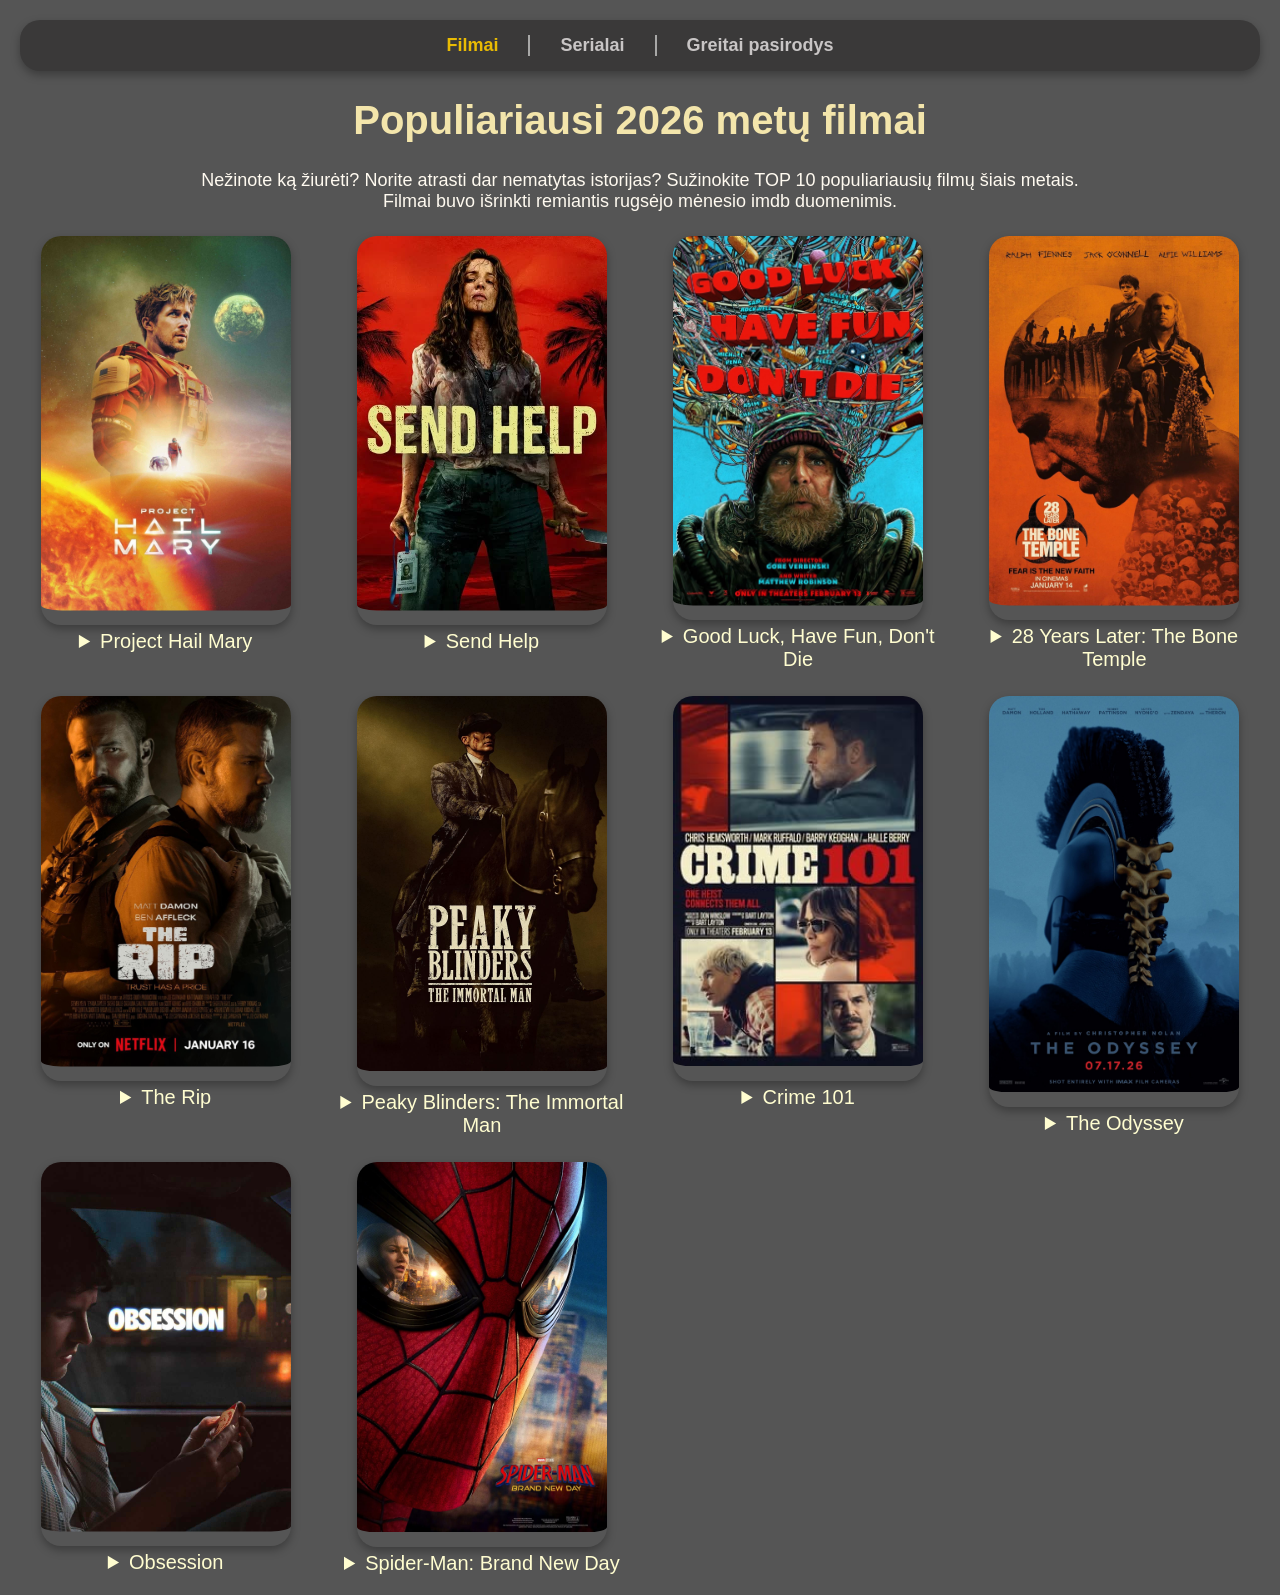
==== index.html @ 551ad0ed "Pagrindiniai puslapiai" ====
<!DOCTYPE html>
<html lang = "lt">
    <head>
        <meta charset="UTF-8">
        <meta name="viewport" content="width=device-width, initial-scale=1.0">
        <title>Filmai_Tau</title>
        <link rel="stylesheet" href="style.css">
    </head>
    <body>
        <nav>
            <a class="active" href="index.html">Filmai</a>
            <a href="serialai.html">Serialai</a>
            <a href="netrukus.html">Greitai pasirodys</a>
        </nav>
    
        <h1>Populiariausi 2026 metų filmai</h1>
        <h4>Nežinote ką žiurėti? Norite atrasti dar nematytas istorijas? Sužinokite TOP 10 populiariausių filmų šiais metais.
            <br>Filmai buvo išrinkti remiantis rugsėjo mėnesio imdb duomenimis. </h4>
        <main class="movies">
            <article>
                <img src="imiges/nr1.JPG" alt="Project Hail Mary filmo plakatas">
                <details>
                    <summary>Project Hail Mary</summary>
                    <p> Gamtos mokslų mokytojas pabunda vienas kosminiame laive. Atmintis pamažu grįžta, ir jis sužino apie misiją sustabdyti paslaptingą 
                        medžiagą, naikinančią Žemės Saulę. Galiausiai jis supranta, kad netikėta draugystė gali būti raktas į sėkmę.
                        <br>
                        <br><strong>Metai:</strong> <em>2026</em> 
                        <br><strong>Trukmė:</strong> <em>2val 36min</em>
                        <br><strong>Režisierius:</strong> <em>Phil Lord, Christopher Miller</em>
                        <br><strong>Aktoriai:</strong> <em>Ryan Gosling, Sandra Huler, James Orliz</em></p>
                </details>
            </article>

            <article>
                <img src="imiges/nr2.JPG" alt="Send Help filmo plakatas">
                <details>
                    <summary>Send Help</summary>
                    <p> Per daug darbo turinti analitikė ir jos arogantiškas, tik dėl šeimos ryšių aukštas pareigas gavęs viršininkas 
                        išgyvena lėktuvo katastrofą netoli Tailando. Jie priversti bendradarbiauti, kad išgyventų atokioje džiunglių saloje, 
                        o tuo metu jų įprastas galios santykis darbe ima griūti.
                        <br>
                        <br><strong>Metai:</strong> <em>2026</em> 
                        <br><strong>Trukmė:</strong> <em>1val 53min</em> 
                        <br><strong>Režisierius:</strong> <em>Sam Raimi</em> 
                        <br><strong>Aktoriai:</strong> <em>Rachel McAdams, Dylan O'Brien, Edyll</em></p>
                </details>
            </article>

            <article>
                <img src="imiges/nr3.JPG" alt="Good Luck, Have Fun, Don't Die filmo plakatas">
                <details>
                    <summary>Good Luck, Have Fun, Don't Die</summary>
                    <p> „Žmogus iš ateities“ atvyksta į Los Andželo užkandinę, kur turi suburti tiksliai parinktą grupę 
                        nepatenkintų lankytojų. Kartu jie leidžiasi į vienos nakties misiją, kurios tikslas - 
                        išgelbėti pasaulį nuo mirtinos grėsmės, kurią kelia nevaldomas dirbtinis intelektas.
                        <br>
                        <br><strong>Metai:</strong> <em>2025</em> 
                        <br><strong>Trukmė:</strong> <em>2val 14min</em> 
                        <br><strong>Režisierius:</strong> <em>Gore Verbinski</em> 
                        <br><strong>Aktoriai:</strong> <em>Sam Rockwell, Juno Temple, Haley Lu Richardson</em></p>
                </details>
            </article>

            <article>
                <img src="imiges/nr4.JPG" alt="28 Years Later: The Bone Temple filmo plakatas">
                <details>
                    <summary>28 Years Later: The Bone Temple</summary>
                    <p> Kol Spike'as žemyninėje dalyje įsilieja į Jimmy Crystal gaują, daktaras Kelsonas padaro atradimą, 
                        galintį pakeisti visą pasaulį.
                        <br>
                        <br><strong>Metai:</strong> <em>2026</em> 
                        <br><strong>Trukmė:</strong> <em>1val 49min</em> 
                        <br><strong>Režisierius:</strong> <em>Nia DaCosta</em> 
                        <br><strong>Aktoriai:</strong> <em>Jack O'Connell, Alfie Williams, Connor Newall</em></p>
                </details>
            </article>

            <article>
                <img src="imiges/nr5.JPG" alt="The Rip filmo plakatas">
                <details>
                    <summary>The Rip</summary>
                    <p> Grupė Majamio policininkų aptinka milijonus dolerių grynųjų pinigų. Kai pašaliniai žmonės sužino 
                        apie didžiulį grobį, tarp pareigūnų kyla nepasitikėjimas ir jie ima abejoti, kuo iš tiesų galima pasikliauti.
                        <br>
                        <br><strong>Metai:</strong> <em>2026</em> 
                        <br><strong>Trukmė:</strong> <em>1val 53min</em> 
                        <br><strong>Režisierius:</strong> <em>Joe Carnahan</em> 
                        <br><strong>Aktoriai:</strong> <em>Matt Damon, Ben Affleck, Steven Yeun</em></p>
                </details>
            </article>

            <article>
                <img src="imiges/nr6.JPG" alt="Peaky Blinders: The Immortal Man filmo plakatas">
                <details>
                    <summary>Peaky Blinders: The Immortal Man</summary>
                    <p> Antrojo pasaulinio karo metais Tommy Shelby grįžta į subombarduotą Birmingamą ir įsitraukia į slaptas 
                        karo meto misijas, kuriose susiduria su naujomis grėsmėmis ir yra priverstas susitaikyti su savo praeitimi.
                        <br>
                        <br><strong>Metai:</strong> <em>2026 </em>
                        <br><strong>Trukmė:</strong> <em>1val 52min </em>
                        <br><strong>Režisierius:</strong> <em>Tom Harper </em>
                        <br><strong>Aktoriai:</strong> <em>Cillian Murphy, Rebecca Ferguson, Tim Roth</em></p>
                </details>
            </article>

            <article>
                <img src="imiges/nr7.JPG" alt="Crime 101 filmo plakatas">
                <details>
                    <summary>Crime 101</summary>
                    <p> Kruopštus brangakmenių vagis rizikuoja nepriekaištinga savo reputacija, susidurdamas su ne mažiau įkyriu 
                        detektyvu ir nenuspėjamu varžovu. Tuo metu neįvertinta draudimo brokerė, po dešimtmečius trukusios profesinės 
                        nepagarbos, tampa jo bendrininke.
                        <br>
                        <br><strong>Metai:</strong> <em>2026 </em>
                        <br><strong>Trukmė:</strong> <em>2val 20min</em>
                        <br><strong>Režisierius:</strong> <em>Bart Layton </em>
                        <br><strong>Aktoriai:</strong> <em>Chris Hemsworth, Mark Ruffalo, Barry Keoghan</em></p>
                </details>
            </article>

            <article>
                <img src="imiges/nr8.JPG" alt="The Odyssey filmo plakatas">
                <details>
                    <summary>The Odyssey</summary>
                    <p> Po Trojos karo Odisėjas leidžiasi į pavojingą kelionę namo, į Itakę. Pakeliui jis susiduria su tokiomis 
                        būtybėmis kaip kiklopas Polifemas, sirenos ir Kalipsė.
                        <br>
                        <br><strong>Metai:</strong> <em>2026 </em>
                        <br><strong>Trukmė:</strong> <em>2val 52min </em>
                        <br><strong>Režisierius:</strong> <em>Christopher Nolan</em>
                        <br><strong>Aktoriai:</strong> <em>Matt Damon, Tom Holland, Anne Hathaway</em></p>
                </details>
            </article>

            <article>
                <img src="imiges/nr9.JPG" alt="Obsession filmo plakatas">
                <details>
                    <summary>Obsession </summary>
                    <p> Sudaužęs paslaptingąjį „One Wish Willow“, kad laimėtų savo simpatijos širdį, 
                        beviltiškas romantikas gauna būtent tai, ko prašė. Tačiau netrukus jis supranta, 
                        kad kai kurie troškimai gali turėti tamsią ir grėsmingą kainą.
                        <br>
                        <br><strong>Metai:</strong> <em>2025 </em>
                        <br><strong>Trukmė:</strong> <em>1val 49min </em>
                        <br><strong>Režisierius:</strong> <em>Curry Barker </em>
                        <br><strong>Aktoriai:</strong> <em>Michael Johnston, Inde Navarrette, Cooper Tomlinson</em></p>
                </details>
            </article>

            <article>
                <img src="imiges/nr10.JPG" alt="Spider-Man: Brand New Day filmo plakatas">
                <details>
                    <summary>Spider-Man: Brand New Day</summary>
                    <p> Pamirštas Peteris Parkeris gyvena vienas ir visą savo laiką skiria Žmogaus-voro vaidmeniui. Tačiau augantis 
                        spaudimas išprovokuoja pavojingus pokyčius, o netrukus pasirodo naujas galingas priešas.
                        <br>
                        <br><strong>Metai:</strong> <em>2026 </em>
                        <br><strong>Trukmė:</strong> <em>2val 25min </em>
                        <br><strong>Režisierius:</strong> <em>Destin Daniel Cretton </em>
                        <br><strong>Aktoriai:</strong> <em>Tom Holland, Zendaya, Mark Ruffalo</em></p>
                </details>
            </article>
        </main>
    </body>
</html>
---- style.css ----
body{
    font-family: Arial, sans-serif;
    font-size: 18px;
    margin: 0;
    padding: 20px;
    background-color: #555555;
}


h1 {
    color: #F3E5AB;
    font-size: 40px;
    text-align: center;
}

h4 {
    color: #FFFAF0;
    text-align: center;
    font-weight: normal;
}

.movies {
    display: grid;
    grid-template-columns: repeat(4, 1fr);
    gap: 25px;
}

article {
    color: #FFF8E7;
    font-size: 20px;
    text-align: center;
}

article img {
    width: 100%;
    max-width: 250px;
    padding-bottom: 5%;
    border-radius: 20px;
    box-shadow: 0 4px 10px rgba(0, 0, 0, 0.3);
}

article summary{
    color: #FFFDD0;
    
}

nav {
    display: flex;
    padding-bottom: 5%;
    border-radius: 20px;
    box-shadow: 0 4px 10px rgba(0, 0, 0, 0.3);
    justify-content: center;
    gap: 30px;
    padding: 15px;
    background-color: #3a3939;
}

nav a.active {
    color: #e9bb03;
}

nav a {
    color: rgb(200, 197, 197);
    text-decoration: none;
    font-size: 18px;
    font-weight: bold;
}

nav a + a {
    border-left: 2px solid #a8a8a7;
    padding-left: 30px;
}

@media (max-width: 900px) {
    .movies {
        grid-template-columns: repeat(2, 1fr);
    }
}

@media (max-width: 600px) {
    .movies {
        grid-template-columns: 1fr;
    }
}
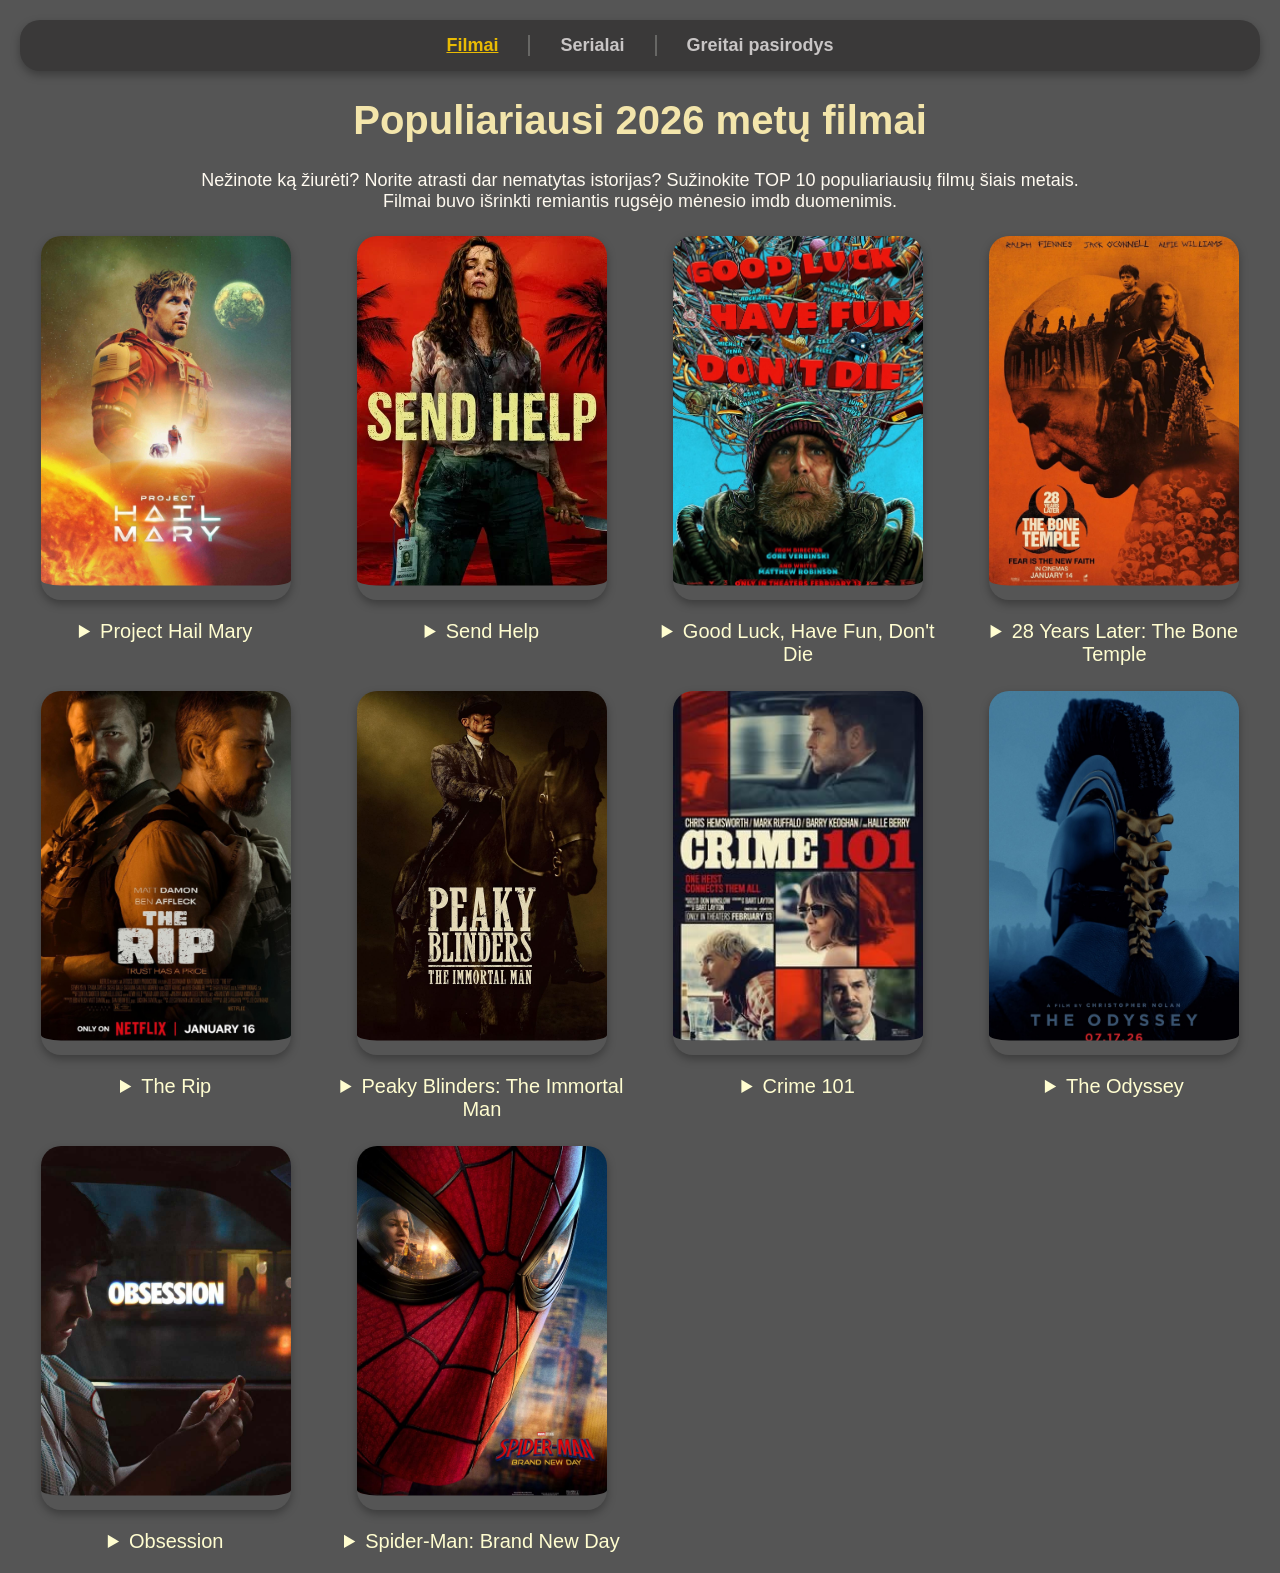
==== commit 297958bc: "Prideti filmu reitingai" ====
--- a/index.html
+++ b/index.html
@@ -27,7 +27,9 @@
                         <br><strong>Metai:</strong> <em>2026</em> 
                         <br><strong>Trukmė:</strong> <em>2val 36min</em>
                         <br><strong>Režisierius:</strong> <em>Phil Lord, Christopher Miller</em>
-                        <br><strong>Aktoriai:</strong> <em>Ryan Gosling, Sandra Huler, James Orliz</em></p>
+                        <br><strong>Aktoriai:</strong> <em>Ryan Gosling, Sandra Huler, James Orliz</em>
+                        <br> <span class="raiting"><strong>Reitingas:</strong> <em>8.2 (549K)</em></span></p>
+                        
                 </details>
             </article>
 
@@ -42,7 +44,8 @@
                         <br><strong>Metai:</strong> <em>2026</em> 
                         <br><strong>Trukmė:</strong> <em>1val 53min</em> 
                         <br><strong>Režisierius:</strong> <em>Sam Raimi</em> 
-                        <br><strong>Aktoriai:</strong> <em>Rachel McAdams, Dylan O'Brien, Edyll</em></p>
+                        <br><strong>Aktoriai:</strong> <em>Rachel McAdams, Dylan O'Brien, Edyll</em>
+                        <br> <span class="raiting"><strong>Reitingas:</strong> <em>6.7 (155K)</em></span></p>
                 </details>
             </article>
 
@@ -57,7 +60,8 @@
                         <br><strong>Metai:</strong> <em>2025</em> 
                         <br><strong>Trukmė:</strong> <em>2val 14min</em> 
                         <br><strong>Režisierius:</strong> <em>Gore Verbinski</em> 
-                        <br><strong>Aktoriai:</strong> <em>Sam Rockwell, Juno Temple, Haley Lu Richardson</em></p>
+                        <br><strong>Aktoriai:</strong> <em>Sam Rockwell, Juno Temple, Haley Lu Richardson</em>
+                        <br> <span class="raiting"><strong>Reitingas:</strong> <em>7.0 (78K)</em></span></p>
                 </details>
             </article>
 
@@ -71,7 +75,8 @@
                         <br><strong>Metai:</strong> <em>2026</em> 
                         <br><strong>Trukmė:</strong> <em>1val 49min</em> 
                         <br><strong>Režisierius:</strong> <em>Nia DaCosta</em> 
-                        <br><strong>Aktoriai:</strong> <em>Jack O'Connell, Alfie Williams, Connor Newall</em></p>
+                        <br><strong>Aktoriai:</strong> <em>Jack O'Connell, Alfie Williams, Connor Newall</em>
+                        <br> <span class="raiting"><strong>Reitingas:</strong> <em>7.2 (127K)</em></span></p>
                 </details>
             </article>
 
@@ -85,7 +90,8 @@
                         <br><strong>Metai:</strong> <em>2026</em> 
                         <br><strong>Trukmė:</strong> <em>1val 53min</em> 
                         <br><strong>Režisierius:</strong> <em>Joe Carnahan</em> 
-                        <br><strong>Aktoriai:</strong> <em>Matt Damon, Ben Affleck, Steven Yeun</em></p>
+                        <br><strong>Aktoriai:</strong> <em>Matt Damon, Ben Affleck, Steven Yeun</em>
+                        <br> <span class="raiting"><strong>Reitingas:</strong> <em>6.8 (147K)</em></span></p>
                 </details>
             </article>
 
@@ -99,7 +105,8 @@
                         <br><strong>Metai:</strong> <em>2026 </em>
                         <br><strong>Trukmė:</strong> <em>1val 52min </em>
                         <br><strong>Režisierius:</strong> <em>Tom Harper </em>
-                        <br><strong>Aktoriai:</strong> <em>Cillian Murphy, Rebecca Ferguson, Tim Roth</em></p>
+                        <br><strong>Aktoriai:</strong> <em>Cillian Murphy, Rebecca Ferguson, Tim Roth</em>
+                        <br> <span class="raiting"><strong>Reitingas:</strong> <em>6.5 (90K)</em></span></p>
                 </details>
             </article>
 
@@ -114,7 +121,8 @@
                         <br><strong>Metai:</strong> <em>2026 </em>
                         <br><strong>Trukmė:</strong> <em>2val 20min</em>
                         <br><strong>Režisierius:</strong> <em>Bart Layton </em>
-                        <br><strong>Aktoriai:</strong> <em>Chris Hemsworth, Mark Ruffalo, Barry Keoghan</em></p>
+                        <br><strong>Aktoriai:</strong> <em>Chris Hemsworth, Mark Ruffalo, Barry Keoghan</em>
+                        <br> <span class="raiting"><strong>Reitingas:</strong> <em>6.8 (96K)</em></span></p>
                 </details>
             </article>
 
@@ -128,7 +136,8 @@
                         <br><strong>Metai:</strong> <em>2026 </em>
                         <br><strong>Trukmė:</strong> <em>2val 52min </em>
                         <br><strong>Režisierius:</strong> <em>Christopher Nolan</em>
-                        <br><strong>Aktoriai:</strong> <em>Matt Damon, Tom Holland, Anne Hathaway</em></p>
+                        <br><strong>Aktoriai:</strong> <em>Matt Damon, Tom Holland, Anne Hathaway</em>
+                        <br> <span class="raiting"><strong>Reitingas:</strong> <em>8.4 (498K)</em></span></p>
                 </details>
             </article>
 
@@ -143,7 +152,8 @@
                         <br><strong>Metai:</strong> <em>2025 </em>
                         <br><strong>Trukmė:</strong> <em>1val 49min </em>
                         <br><strong>Režisierius:</strong> <em>Curry Barker </em>
-                        <br><strong>Aktoriai:</strong> <em>Michael Johnston, Inde Navarrette, Cooper Tomlinson</em></p>
+                        <br><strong>Aktoriai:</strong> <em>Michael Johnston, Inde Navarrette, Cooper Tomlinson</em>
+                        <br> <span class="raiting"><strong>Reitingas:</strong> <em>7.8 (370K)</em></span></p>
                 </details>
             </article>
 
@@ -157,7 +167,8 @@
                         <br><strong>Metai:</strong> <em>2026 </em>
                         <br><strong>Trukmė:</strong> <em>2val 25min </em>
                         <br><strong>Režisierius:</strong> <em>Destin Daniel Cretton </em>
-                        <br><strong>Aktoriai:</strong> <em>Tom Holland, Zendaya, Mark Ruffalo</em></p>
+                        <br><strong>Aktoriai:</strong> <em>Tom Holland, Zendaya, Mark Ruffalo</em>
+                        <br> <span class="raiting"><strong>Reitingas:</strong> <em>8.0 (302K)</em></span></p>
                 </details>
             </article>
         </main>
--- a/style.css
+++ b/style.css
@@ -37,11 +37,19 @@
     padding-bottom: 5%;
     border-radius: 20px;
     box-shadow: 0 4px 10px rgba(0, 0, 0, 0.3);
+    height: 350px; 
+    object-fit: cover; 
+    object-position: center; 
 }
 
 article summary{
     color: #FFFDD0;
+    padding-top: 5%;
     
+}
+
+.raiting{
+    color:  #f6f4c4;
 }
 
 nav {
@@ -53,10 +61,12 @@
     gap: 30px;
     padding: 15px;
     background-color: #3a3939;
+    text-align: center;
 }
 
 nav a.active {
     color: #e9bb03;
+    text-decoration: underline;
 }
 
 nav a {
@@ -67,7 +77,7 @@
 }
 
 nav a + a {
-    border-left: 2px solid #a8a8a7;
+    border-left: 2px solid #676765;
     padding-left: 30px;
 }
 
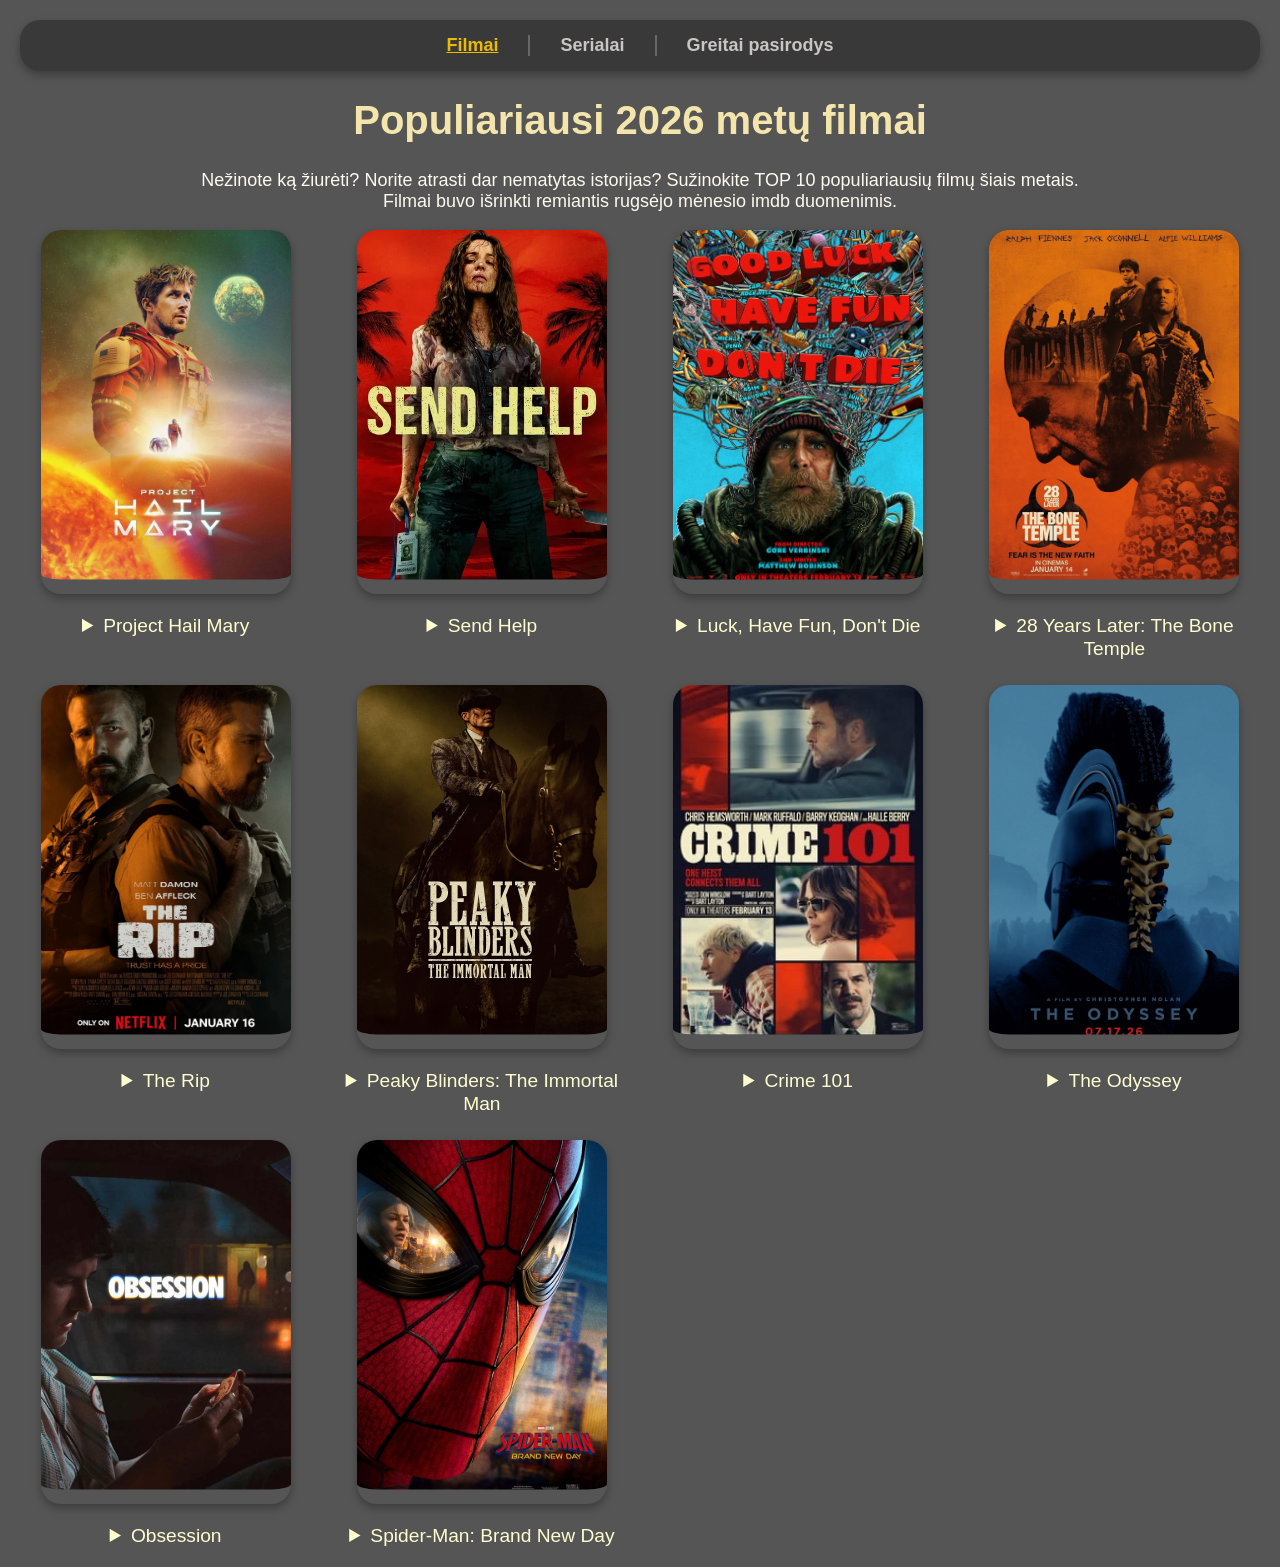
==== commit 44f04f68: "pataisymai" ====
--- a/index.html
+++ b/index.html
@@ -14,13 +14,13 @@
         </nav>
     
         <h1>Populiariausi 2026 metų filmai</h1>
-        <h4>Nežinote ką žiurėti? Norite atrasti dar nematytas istorijas? Sužinokite TOP 10 populiariausių filmų šiais metais.
-            <br>Filmai buvo išrinkti remiantis rugsėjo mėnesio imdb duomenimis. </h4>
+        <p class="sub">Nežinote ką žiurėti? Norite atrasti dar nematytas istorijas? Sužinokite TOP 10 populiariausių filmų šiais metais.
+            <br>Filmai buvo išrinkti remiantis rugsėjo mėnesio imdb duomenimis. </p>
         <main class="movies">
             <article>
                 <img src="imiges/nr1.JPG" alt="Project Hail Mary filmo plakatas">
                 <details>
-                    <summary>Project Hail Mary</summary>
+                    <summary><h2>Project Hail Mary</h2></summary>
                     <p> Gamtos mokslų mokytojas pabunda vienas kosminiame laive. Atmintis pamažu grįžta, ir jis sužino apie misiją sustabdyti paslaptingą 
                         medžiagą, naikinančią Žemės Saulę. Galiausiai jis supranta, kad netikėta draugystė gali būti raktas į sėkmę.
                         <br>
@@ -36,7 +36,7 @@
             <article>
                 <img src="imiges/nr2.JPG" alt="Send Help filmo plakatas">
                 <details>
-                    <summary>Send Help</summary>
+                    <summary><h2>Send Help</h2></summary>
                     <p> Per daug darbo turinti analitikė ir jos arogantiškas, tik dėl šeimos ryšių aukštas pareigas gavęs viršininkas 
                         išgyvena lėktuvo katastrofą netoli Tailando. Jie priversti bendradarbiauti, kad išgyventų atokioje džiunglių saloje, 
                         o tuo metu jų įprastas galios santykis darbe ima griūti.
@@ -52,7 +52,7 @@
             <article>
                 <img src="imiges/nr3.JPG" alt="Good Luck, Have Fun, Don't Die filmo plakatas">
                 <details>
-                    <summary>Good Luck, Have Fun, Don't Die</summary>
+                    <summary><h2>Luck, Have Fun, Don't Die</h2></summary>
                     <p> „Žmogus iš ateities“ atvyksta į Los Andželo užkandinę, kur turi suburti tiksliai parinktą grupę 
                         nepatenkintų lankytojų. Kartu jie leidžiasi į vienos nakties misiją, kurios tikslas - 
                         išgelbėti pasaulį nuo mirtinos grėsmės, kurią kelia nevaldomas dirbtinis intelektas.
@@ -68,7 +68,7 @@
             <article>
                 <img src="imiges/nr4.JPG" alt="28 Years Later: The Bone Temple filmo plakatas">
                 <details>
-                    <summary>28 Years Later: The Bone Temple</summary>
+                    <summary><h2>28 Years Later: The Bone Temple</h2></summary>
                     <p> Kol Spike'as žemyninėje dalyje įsilieja į Jimmy Crystal gaują, daktaras Kelsonas padaro atradimą, 
                         galintį pakeisti visą pasaulį.
                         <br>
@@ -83,7 +83,7 @@
             <article>
                 <img src="imiges/nr5.JPG" alt="The Rip filmo plakatas">
                 <details>
-                    <summary>The Rip</summary>
+                    <summary><h2>The Rip</h2></summary>
                     <p> Grupė Majamio policininkų aptinka milijonus dolerių grynųjų pinigų. Kai pašaliniai žmonės sužino 
                         apie didžiulį grobį, tarp pareigūnų kyla nepasitikėjimas ir jie ima abejoti, kuo iš tiesų galima pasikliauti.
                         <br>
@@ -98,7 +98,7 @@
             <article>
                 <img src="imiges/nr6.JPG" alt="Peaky Blinders: The Immortal Man filmo plakatas">
                 <details>
-                    <summary>Peaky Blinders: The Immortal Man</summary>
+                    <summary><h2>Peaky Blinders: The Immortal Man</h2></summary>
                     <p> Antrojo pasaulinio karo metais Tommy Shelby grįžta į subombarduotą Birmingamą ir įsitraukia į slaptas 
                         karo meto misijas, kuriose susiduria su naujomis grėsmėmis ir yra priverstas susitaikyti su savo praeitimi.
                         <br>
@@ -113,7 +113,7 @@
             <article>
                 <img src="imiges/nr7.JPG" alt="Crime 101 filmo plakatas">
                 <details>
-                    <summary>Crime 101</summary>
+                    <summary><h2>Crime 101</h2></summary>
                     <p> Kruopštus brangakmenių vagis rizikuoja nepriekaištinga savo reputacija, susidurdamas su ne mažiau įkyriu 
                         detektyvu ir nenuspėjamu varžovu. Tuo metu neįvertinta draudimo brokerė, po dešimtmečius trukusios profesinės 
                         nepagarbos, tampa jo bendrininke.
@@ -129,7 +129,7 @@
             <article>
                 <img src="imiges/nr8.JPG" alt="The Odyssey filmo plakatas">
                 <details>
-                    <summary>The Odyssey</summary>
+                    <summary><h2>The Odyssey</h2></summary>
                     <p> Po Trojos karo Odisėjas leidžiasi į pavojingą kelionę namo, į Itakę. Pakeliui jis susiduria su tokiomis 
                         būtybėmis kaip kiklopas Polifemas, sirenos ir Kalipsė.
                         <br>
@@ -144,7 +144,7 @@
             <article>
                 <img src="imiges/nr9.JPG" alt="Obsession filmo plakatas">
                 <details>
-                    <summary>Obsession </summary>
+                    <summary><h2>Obsession </h2></summary>
                     <p> Sudaužęs paslaptingąjį „One Wish Willow“, kad laimėtų savo simpatijos širdį, 
                         beviltiškas romantikas gauna būtent tai, ko prašė. Tačiau netrukus jis supranta, 
                         kad kai kurie troškimai gali turėti tamsią ir grėsmingą kainą.
@@ -160,7 +160,7 @@
             <article>
                 <img src="imiges/nr10.JPG" alt="Spider-Man: Brand New Day filmo plakatas">
                 <details>
-                    <summary>Spider-Man: Brand New Day</summary>
+                    <summary><h2>Spider-Man: Brand New Day</h2></summary>
                     <p> Pamirštas Peteris Parkeris gyvena vienas ir visą savo laiką skiria Žmogaus-voro vaidmeniui. Tačiau augantis 
                         spaudimas išprovokuoja pavojingus pokyčius, o netrukus pasirodo naujas galingas priešas.
                         <br>
--- a/style.css
+++ b/style.css
@@ -12,8 +12,16 @@
     font-size: 40px;
     text-align: center;
 }
-
+/*
 h4 {
+    
+    color: #FFFAF0;
+    text-align: center;
+    font-weight: normal;
+    
+}
+*/
+.sub{
     color: #FFFAF0;
     text-align: center;
     font-weight: normal;
@@ -48,6 +56,22 @@
     
 }
 
+article h4 {
+    display: inline; 
+    color: #FFFDD0;
+    font-size: 1.2rem;
+    margin: 0;
+    font-weight: normal;
+}
+
+article h2 {
+    display: inline; 
+    color: #FFFDD0;
+    font-size: 1.2rem;
+    margin: 0;
+    font-weight: normal;
+}
+
 .raiting{
     color:  #f6f4c4;
 }
@@ -55,6 +79,7 @@
 nav {
     display: flex;
     padding-bottom: 5%;
+    padding-top: 5%;
     border-radius: 20px;
     box-shadow: 0 4px 10px rgba(0, 0, 0, 0.3);
     justify-content: center;
